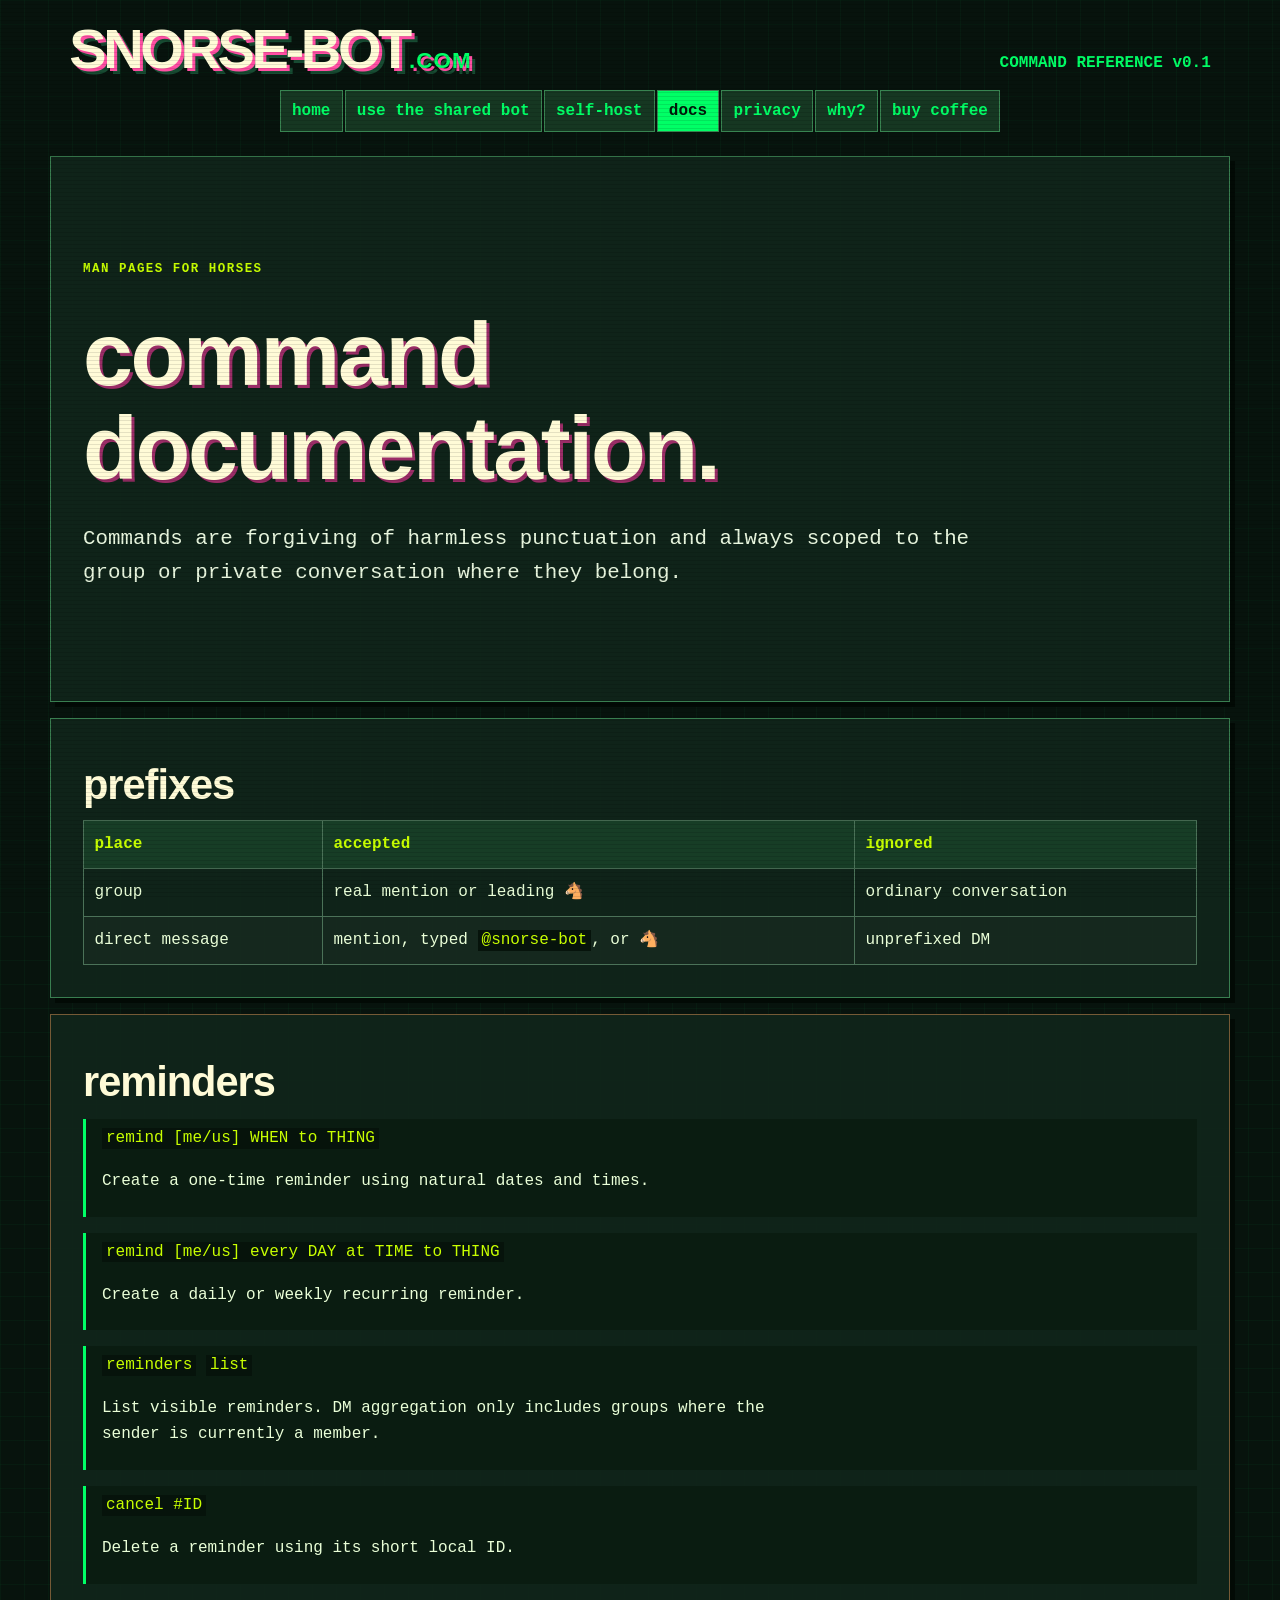
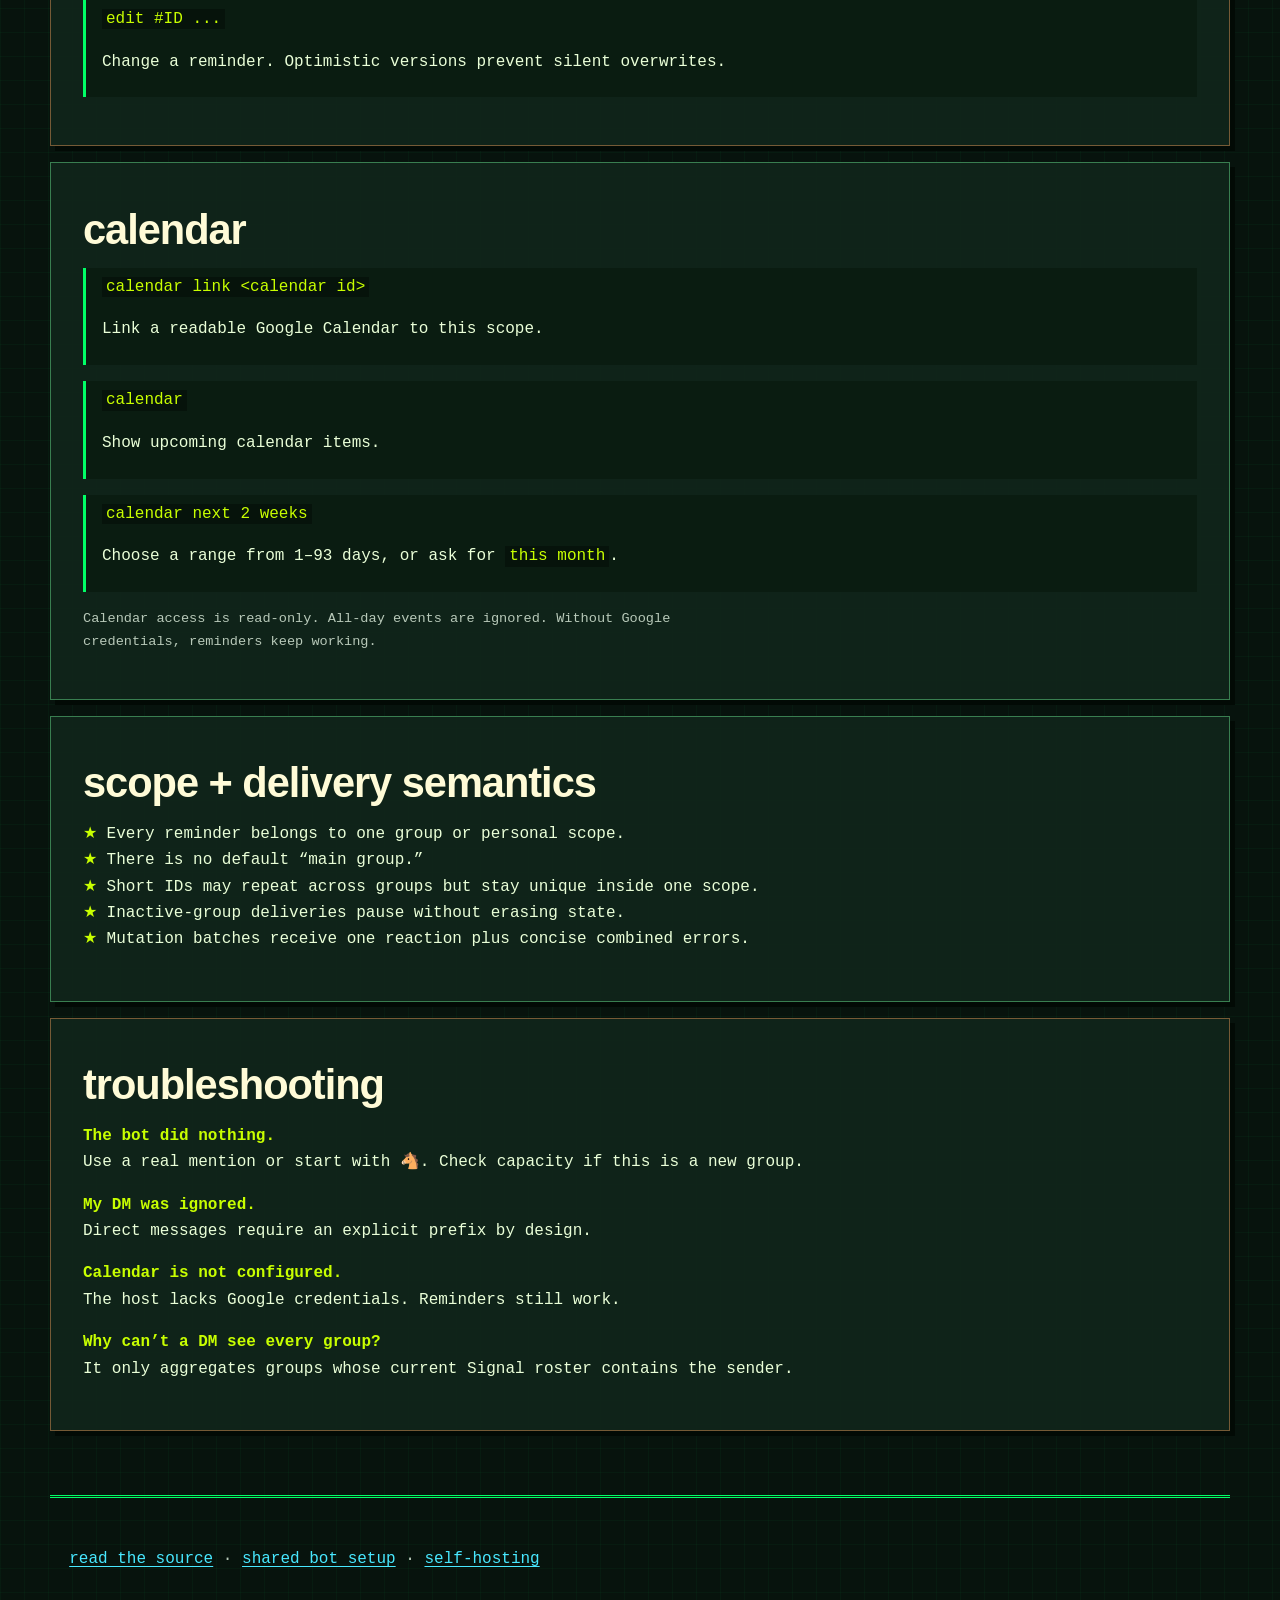
==== docs.html @ 61edc1a2 "Launch snorse-bot website" ====
<!doctype html>
<html lang="en">
  <head>
    <meta charset="utf-8" />
    <meta name="viewport" content="width=device-width,initial-scale=1" />
    <title>Command docs // snorse-bot</title>
    <link rel="icon" href="assets/snorse-mascot.png" />
    <link rel="stylesheet" href="style.css" />
  </head>
  <body>
    <a class="skip" href="#main">skip to docs</a>
    <header class="top">
      <a class="logo" href="index.html">SNORSE-BOT<span>.COM</span></a>
      <p>COMMAND REFERENCE v0.1</p>
    </header>
    <nav class="nav">
      <a href="index.html">home</a><a href="use.html">use the shared bot</a
      ><a href="self-hosting.html">self-host</a
      ><a aria-current="page" href="docs.html">docs</a
      ><a href="privacy.html">privacy</a><a href="why.html">why?</a
      ><a href="support.html">buy coffee</a>
    </nav>
    <main id="main">
      <section class="panel page-title">
        <p class="kicker">MAN PAGES FOR HORSES</p>
        <h1>command documentation.</h1>
        <p class="lede">
          Commands are forgiving of harmless punctuation and always scoped to
          the group or private conversation where they belong.
        </p>
      </section>
      <section class="panel">
        <h2>prefixes</h2>
        <table>
          <thead>
            <tr>
              <th>place</th>
              <th>accepted</th>
              <th>ignored</th>
            </tr>
          </thead>
          <tbody>
            <tr>
              <td>group</td>
              <td>real mention or leading 🐴</td>
              <td>ordinary conversation</td>
            </tr>
            <tr>
              <td>direct message</td>
              <td>mention, typed <code>@snorse-bot</code>, or 🐴</td>
              <td>unprefixed DM</td>
            </tr>
          </tbody>
        </table>
      </section>
      <section class="panel">
        <h2>reminders</h2>
        <div class="command-list">
          <article>
            <code>remind [me/us] WHEN to THING</code>
            <p>Create a one-time reminder using natural dates and times.</p>
          </article>
          <article>
            <code>remind [me/us] every DAY at TIME to THING</code>
            <p>Create a daily or weekly recurring reminder.</p>
          </article>
          <article>
            <code>reminders</code> <code>list</code>
            <p>
              List visible reminders. DM aggregation only includes groups where
              the sender is currently a member.
            </p>
          </article>
          <article>
            <code>cancel #ID</code>
            <p>Delete a reminder using its short local ID.</p>
          </article>
          <article>
            <code>edit #ID ...</code>
            <p>
              Change a reminder. Optimistic versions prevent silent overwrites.
            </p>
          </article>
        </div>
      </section>
      <section class="panel">
        <h2>calendar</h2>
        <div class="command-list">
          <article>
            <code>calendar link &lt;calendar id&gt;</code>
            <p>Link a readable Google Calendar to this scope.</p>
          </article>
          <article>
            <code>calendar</code>
            <p>Show upcoming calendar items.</p>
          </article>
          <article>
            <code>calendar next 2 weeks</code>
            <p>
              Choose a range from 1–93 days, or ask for <code>this month</code>.
            </p>
          </article>
        </div>
        <p class="note">
          Calendar access is read-only. All-day events are ignored. Without
          Google credentials, reminders keep working.
        </p>
      </section>
      <section class="panel">
        <h2>scope + delivery semantics</h2>
        <ul class="star-list">
          <li>Every reminder belongs to one group or personal scope.</li>
          <li>There is no default “main group.”</li>
          <li>
            Short IDs may repeat across groups but stay unique inside one scope.
          </li>
          <li>Inactive-group deliveries pause without erasing state.</li>
          <li>
            Mutation batches receive one reaction plus concise combined errors.
          </li>
        </ul>
      </section>
      <section class="panel">
        <h2>troubleshooting</h2>
        <dl class="faq">
          <dt>The bot did nothing.</dt>
          <dd>
            Use a real mention or start with 🐴. Check capacity if this is a new
            group.
          </dd>
          <dt>My DM was ignored.</dt>
          <dd>Direct messages require an explicit prefix by design.</dd>
          <dt>Calendar is not configured.</dt>
          <dd>The host lacks Google credentials. Reminders still work.</dd>
          <dt>Why can’t a DM see every group?</dt>
          <dd>
            It only aggregates groups whose current Signal roster contains the
            sender.
          </dd>
        </dl>
      </section>
    </main>
    <footer>
      <p>
        <a data-project href="#">read the source</a> ·
        <a href="use.html">shared bot setup</a> ·
        <a href="self-hosting.html">self-hosting</a>
      </p>
    </footer>
    <script src="config.js"></script>
    <script src="site.js"></script>
  </body>
</html>
---- style.css ----
:root {
  --black: #07130d;
  --deep: #10251a;
  --paper: #fffbd7;
  --cream: #fff4b0;
  --green: #00ff66;
  --lime: #c8ff00;
  --orange: #ff6b35;
  --pink: #ff4fa3;
  --cyan: #48e8ff;
  --muted: #b8c9b9;
  --line: #284b35;
}
* {
  box-sizing: border-box;
}
html {
  scroll-behavior: smooth;
}
body {
  margin: 0;
  background-color: var(--black);
  background-image:
    linear-gradient(rgba(0, 255, 102, 0.035) 1px, transparent 1px),
    linear-gradient(90deg, rgba(0, 255, 102, 0.035) 1px, transparent 1px);
  background-size: 24px 24px;
  color: #eaffd8;
  font:
    16px/1.65 "Courier New",
    Courier,
    monospace;
}
body:before {
  content: "";
  position: fixed;
  inset: 0;
  pointer-events: none;
  background: repeating-linear-gradient(
    0deg,
    transparent 0 3px,
    rgba(0, 0, 0, 0.1) 3px 4px
  );
  z-index: 99;
}
.skip {
  position: absolute;
  left: -9999px;
}
.skip:focus {
  left: 1rem;
  top: 1rem;
  background: var(--paper);
  color: #000;
  padding: 0.5rem;
  z-index: 100;
}
.top {
  max-width: 1180px;
  margin: auto;
  padding: 1.3rem 1.2rem 0.8rem;
  display: flex;
  justify-content: space-between;
  align-items: end;
  gap: 1rem;
}
.top p {
  margin: 0;
  color: var(--green);
  font-weight: bold;
}
.logo {
  color: var(--paper);
  font:
    bold clamp(1.7rem, 5vw, 3.5rem) / 1 Arial Black,
    Impact,
    sans-serif;
  letter-spacing: -0.06em;
  text-shadow:
    3px 3px 0 var(--pink),
    6px 6px 0 #174b32;
  text-decoration: none;
}
.logo span {
  color: var(--green);
  font-size: 0.4em;
  letter-spacing: 0.05em;
}
.nav {
  display: flex;
  justify-content: center;
  flex-wrap: wrap;
  gap: 2px;
  max-width: 1180px;
  margin: auto;
  padding: 0 1.2rem;
}
.nav a {
  background: #163722;
  color: var(--green);
  border: 1px solid #388451;
  padding: 0.45rem 0.7rem;
  text-decoration: none;
  font-weight: bold;
}
.nav a:hover,
.nav a:focus,
.nav a[aria-current] {
  background: var(--green);
  color: #001a0a;
}
.ticker {
  overflow: hidden;
  border-block: 1px solid var(--green);
  color: var(--black);
  background: var(--lime);
  margin: 1rem 0 0;
  white-space: nowrap;
  font-weight: bold;
}
.ticker span {
  display: inline-block;
  min-width: 100%;
  padding: 0.25rem 0;
  animation: scroll 22s linear infinite;
}
@keyframes scroll {
  from {
    transform: translateX(100%);
  }
  to {
    transform: translateX(-100%);
  }
}
main {
  width: min(1180px, calc(100% - 2rem));
  margin: 1.5rem auto 4rem;
}
.panel {
  background: rgba(16, 37, 26, 0.94);
  border: 1px solid #397e50;
  box-shadow: 5px 5px 0 #020a05;
  padding: clamp(1rem, 3vw, 2rem);
  margin-bottom: 1rem;
}
.panel:nth-child(3n) {
  border-color: #755a36;
}
.hero {
  display: grid;
  grid-template-columns: minmax(0, 1.35fr) minmax(260px, 0.65fr);
  align-items: center;
  background: linear-gradient(135deg, #173923, #09170f);
}
h1,
h2,
h3 {
  font-family:
    Arial Black,
    Impact,
    sans-serif;
  line-height: 1.05;
  margin: 0.3em 0;
  color: var(--paper);
  letter-spacing: -0.025em;
}
h1 {
  font-size: clamp(2.7rem, 7vw, 6.4rem);
  text-transform: lowercase;
  text-shadow: 3px 3px 0 #9b2d67;
}
h1 em {
  color: var(--green);
  font-style: normal;
}
h2 {
  font-size: clamp(1.6rem, 4vw, 2.6rem);
}
p {
  max-width: 75ch;
}
.lede {
  font-size: clamp(1.05rem, 2vw, 1.3rem);
  color: #e9f7df;
}
.kicker {
  color: var(--lime);
  font-weight: bold;
  letter-spacing: 0.12em;
  font-size: 0.78rem;
}
.mascot,
.small-mascot {
  text-align: center;
  margin: 0;
}
.mascot img {
  width: 100%;
  height: auto;
  image-rendering: pixelated;
  filter: drop-shadow(7px 7px 0 #000);
}
.small-mascot img {
  image-rendering: pixelated;
  max-width: 100%;
  height: auto;
}
.mascot figcaption,
.small-mascot figcaption {
  color: var(--lime);
  font-size: 0.75rem;
}
a {
  color: var(--cyan);
  text-underline-offset: 3px;
}
a:hover {
  color: var(--paper);
}
.button-row {
  display: flex;
  gap: 0.8rem;
  flex-wrap: wrap;
  margin-top: 1.5rem;
}
.button {
  display: inline-block;
  border: 2px outset #b6ffc9;
  background: #16542c;
  color: var(--paper);
  padding: 0.65rem 1rem;
  text-decoration: none;
  font-weight: bold;
  box-shadow: 3px 3px 0 #000;
}
.button:active {
  border-style: inset;
  transform: translate(2px, 2px);
  box-shadow: 1px 1px 0 #000;
}
.button.hot {
  background: var(--orange);
  color: #190b03;
  border-color: #ffc2a9;
}
.grid {
  display: grid;
  gap: 1rem;
}
.grid.two {
  grid-template-columns: repeat(2, minmax(0, 1fr));
}
.grid.three {
  grid-template-columns: repeat(3, minmax(0, 1fr));
}
.grid .panel {
  margin: 0;
}
.terminal {
  background: #020a05;
  color: var(--green);
  min-height: 280px;
}
.terminal .prompt {
  color: var(--cyan);
}
.terminal .reply {
  color: var(--lime);
}
.cursor,
.blink {
  animation: blink 1s steps(1) infinite;
}
@keyframes blink {
  50% {
    opacity: 0.2;
  }
}
.star-list,
.check-list,
.cross-list {
  list-style: none;
  padding: 0;
}
.star-list li:before {
  content: "★ ";
  color: var(--lime);
}
.check-list li:before {
  content: "[✓] ";
  color: var(--green);
}
.cross-list li:before {
  content: "[×] ";
  color: var(--pink);
}
.section-head {
  display: flex;
  justify-content: space-between;
  align-items: center;
  gap: 1rem;
}
.status-pill {
  border: 1px solid var(--green);
  padding: 0.45rem 0.7rem;
  color: var(--green);
  white-space: nowrap;
}
.status-pill span {
  display: inline-block;
  width: 0.75rem;
  height: 0.75rem;
  background: #777;
  border-radius: 50%;
  margin-right: 0.5rem;
}
.status-pill span.open {
  background: var(--green);
  box-shadow: 0 0 10px var(--green);
}
.counter-grid {
  display: grid;
  grid-template-columns: repeat(3, 1fr);
  border: 1px dashed #4d8a60;
}
.counter-grid div {
  padding: 1rem;
  border-right: 1px dashed #4d8a60;
  display: flex;
  flex-direction: column;
}
.counter-grid div:last-child {
  border: 0;
}
.counter-grid b {
  font:
    bold 2rem Arial Black,
    Impact,
    sans-serif;
  color: var(--lime);
}
.note {
  color: var(--muted);
  font-size: 0.85rem;
}
.number {
  font:
    bold 3rem Arial Black,
    Impact,
    sans-serif;
  color: var(--pink);
  margin: 0;
}
.manifesto blockquote {
  font:
    bold clamp(1.5rem, 4vw, 3.2rem) / 1.2 Georgia,
    serif;
  color: var(--paper);
  margin: 1rem 0;
  border-left: 8px solid var(--pink);
  padding-left: 1rem;
}
.coffee {
  display: grid;
  grid-template-columns: 140px 1fr;
  align-items: center;
  background: #312010;
}
.coffee-cup {
  font-size: 6rem;
  text-align: center;
}
.page-title {
  padding-block: clamp(2rem, 7vw, 6rem);
}
.page-title h1 {
  max-width: 900px;
}
.docs-layout {
  display: grid;
  grid-template-columns: 220px minmax(0, 1fr);
  gap: 1rem;
  align-items: start;
}
.docs-layout article {
  min-width: 0;
}
.toc {
  position: sticky;
  top: 1rem;
  display: flex;
  flex-direction: column;
  gap: 0.5rem;
}
.toc strong {
  color: var(--lime);
}
table {
  width: 100%;
  border-collapse: collapse;
  display: table;
}
th,
td {
  border: 1px solid #4b7258;
  text-align: left;
  padding: 0.65rem;
  vertical-align: top;
}
th {
  background: #173d26;
  color: var(--lime);
}
tr:nth-child(even) {
  background: rgba(255, 255, 255, 0.025);
}
tr.highlight {
  background: #402417;
}
code,
pre {
  font-family: "Courier New", monospace;
}
code {
  color: var(--lime);
  background: #06130b;
  padding: 0.08rem 0.25rem;
}
pre {
  background: #020704;
  color: var(--green);
  border: 1px inset #397e50;
  padding: 1rem;
  overflow: auto;
  box-shadow: inset 3px 3px 0 #000;
}
pre code {
  padding: 0;
  background: none;
}
.warning {
  border: 2px dashed var(--orange);
  background: #331910;
  padding: 1rem;
}
.steps {
  list-style: none;
  padding: 0;
}
.steps li {
  display: grid;
  grid-template-columns: 3rem 1fr;
  gap: 1rem;
  margin: 1.5rem 0;
}
.steps li > span {
  display: grid;
  place-items: center;
  width: 2.5rem;
  height: 2.5rem;
  background: var(--pink);
  color: #19000c;
  font: bold 1.5rem Arial Black;
}
.data-map {
  display: grid;
  grid-template-columns: max-content 1fr;
  gap: 0.7rem 1rem;
}
.data-map dd {
  margin: 0;
}
.command-list article {
  border-left: 3px solid var(--green);
  padding: 0.4rem 1rem;
  margin: 1rem 0;
  background: #0a1c11;
}
.faq dt {
  color: var(--lime);
  font-weight: bold;
}
.faq dd {
  margin: 0 0 1rem;
}
.flow p {
  display: flex;
  align-items: center;
  justify-content: center;
  flex-wrap: wrap;
  gap: 0.6rem;
}
.flow span {
  border: 1px solid var(--cyan);
  padding: 0.7rem;
}
.flow b {
  color: var(--pink);
}
footer {
  border-top: 3px double var(--green);
  max-width: 1180px;
  margin: 0 auto;
  padding: 2rem 1.2rem;
  color: var(--muted);
  display: flex;
  justify-content: space-between;
  gap: 1rem;
  flex-wrap: wrap;
}
.counter span {
  background: #000;
  color: var(--green);
  border: 2px inset #555;
  padding: 0.15rem 0.3rem;
  letter-spacing: 0.15em;
}
::selection {
  background: var(--pink);
  color: #fff;
}
@media (prefers-reduced-motion: reduce) {
  * {
    scroll-behavior: auto;
  }
  .ticker span,
  .blink,
  .cursor {
    animation: none;
  }
}
@media (max-width: 800px) {
  .hero,
  .grid.two,
  .grid.three,
  .docs-layout,
  .coffee {
    grid-template-columns: 1fr;
  }
  .mascot {
    grid-row: 1;
  }
  .mascot img {
    max-width: 360px;
  }
  .toc {
    position: static;
  }
  .counter-grid {
    grid-template-columns: 1fr;
  }
  .counter-grid div {
    border-right: 0;
    border-bottom: 1px dashed #4d8a60;
  }
  .section-head {
    align-items: flex-start;
    flex-direction: column;
  }
  .top {
    align-items: flex-start;
    flex-direction: column;
  }
  .data-map {
    grid-template-columns: 1fr;
  }
  .nav a {
    flex: 1 1 44%;
    text-align: center;
  }
}
@media (max-width: 480px) {
  main {
    width: min(100% - 1rem, 1180px);
  }
  .panel {
    padding: 1rem;
  }
  .nav {
    padding: 0 0.5rem;
  }
  .nav a {
    flex-basis: 100%;
    white-space: normal;
  }
  .mascot img {
    width: 100%;
    max-width: 100%;
  }
  .button {
    width: 100%;
    text-align: center;
  }
  h1 {
    font-size: 2.5rem;
  }
}
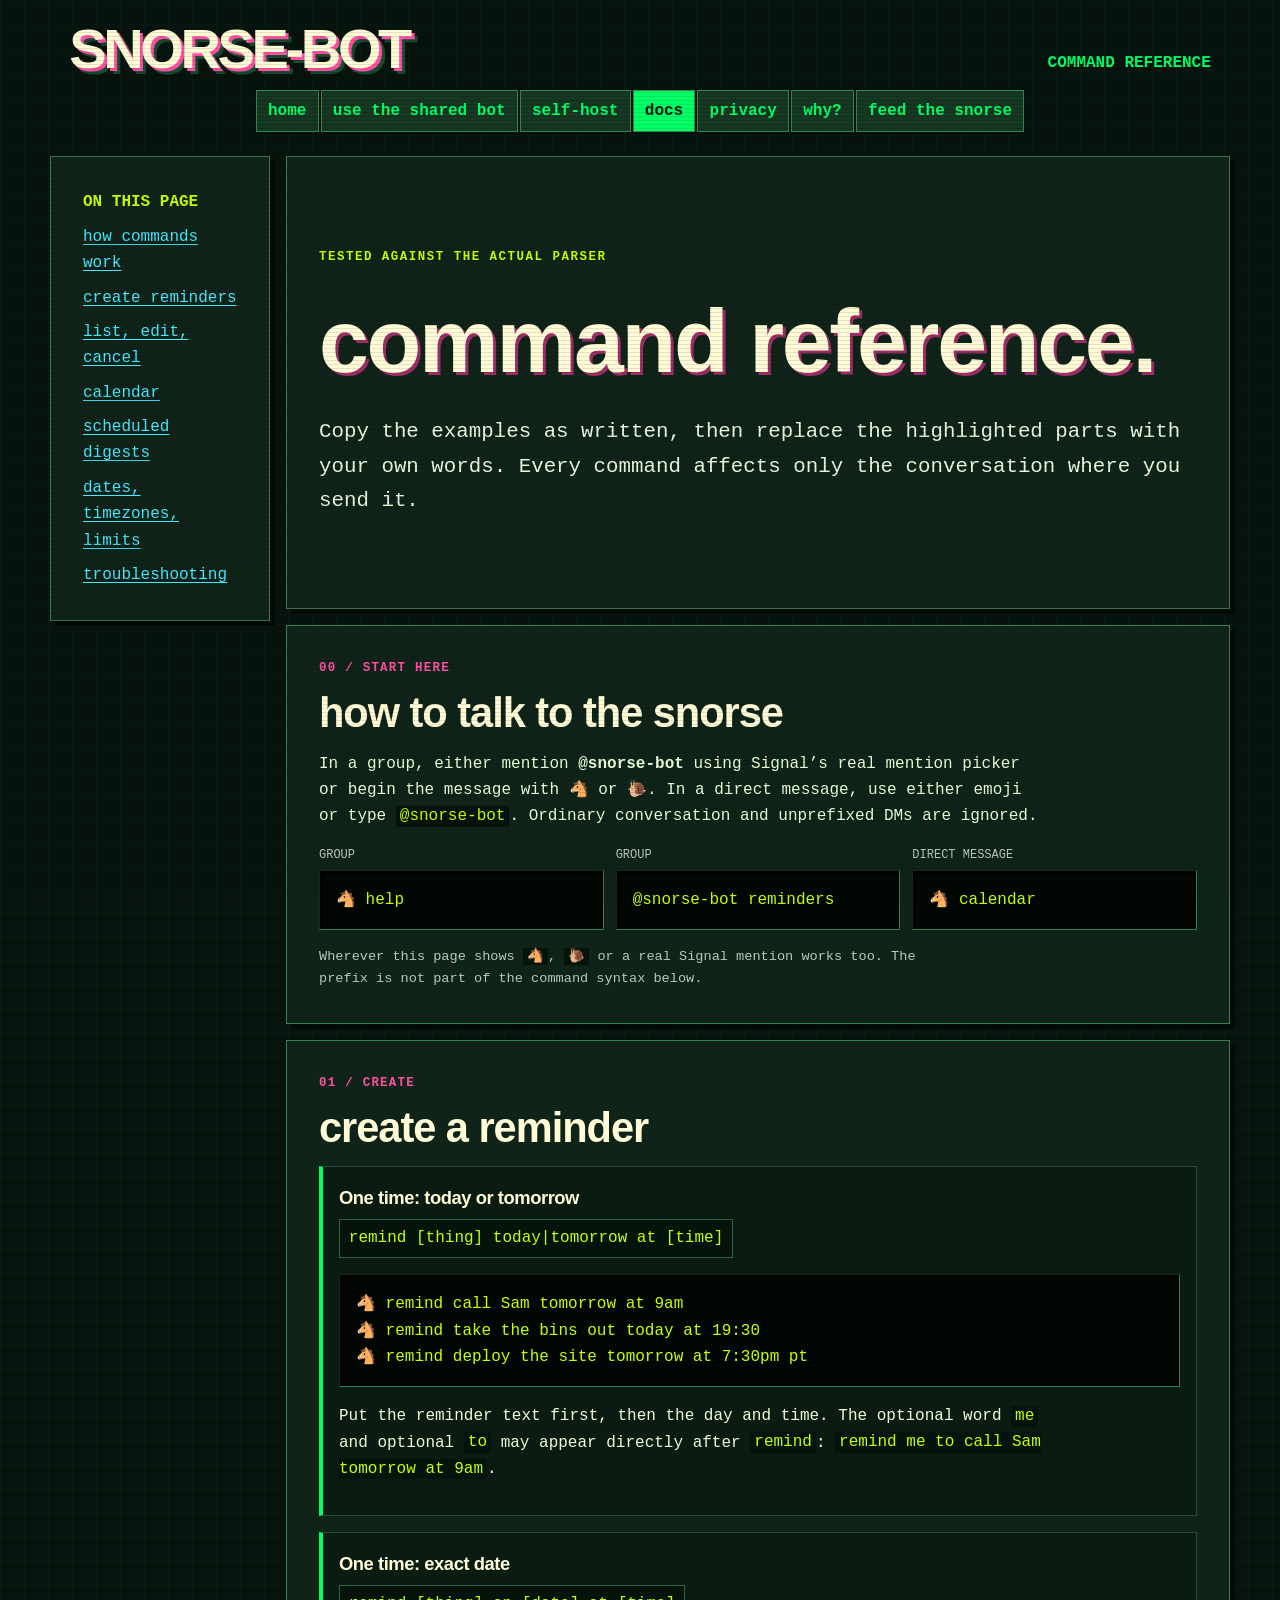
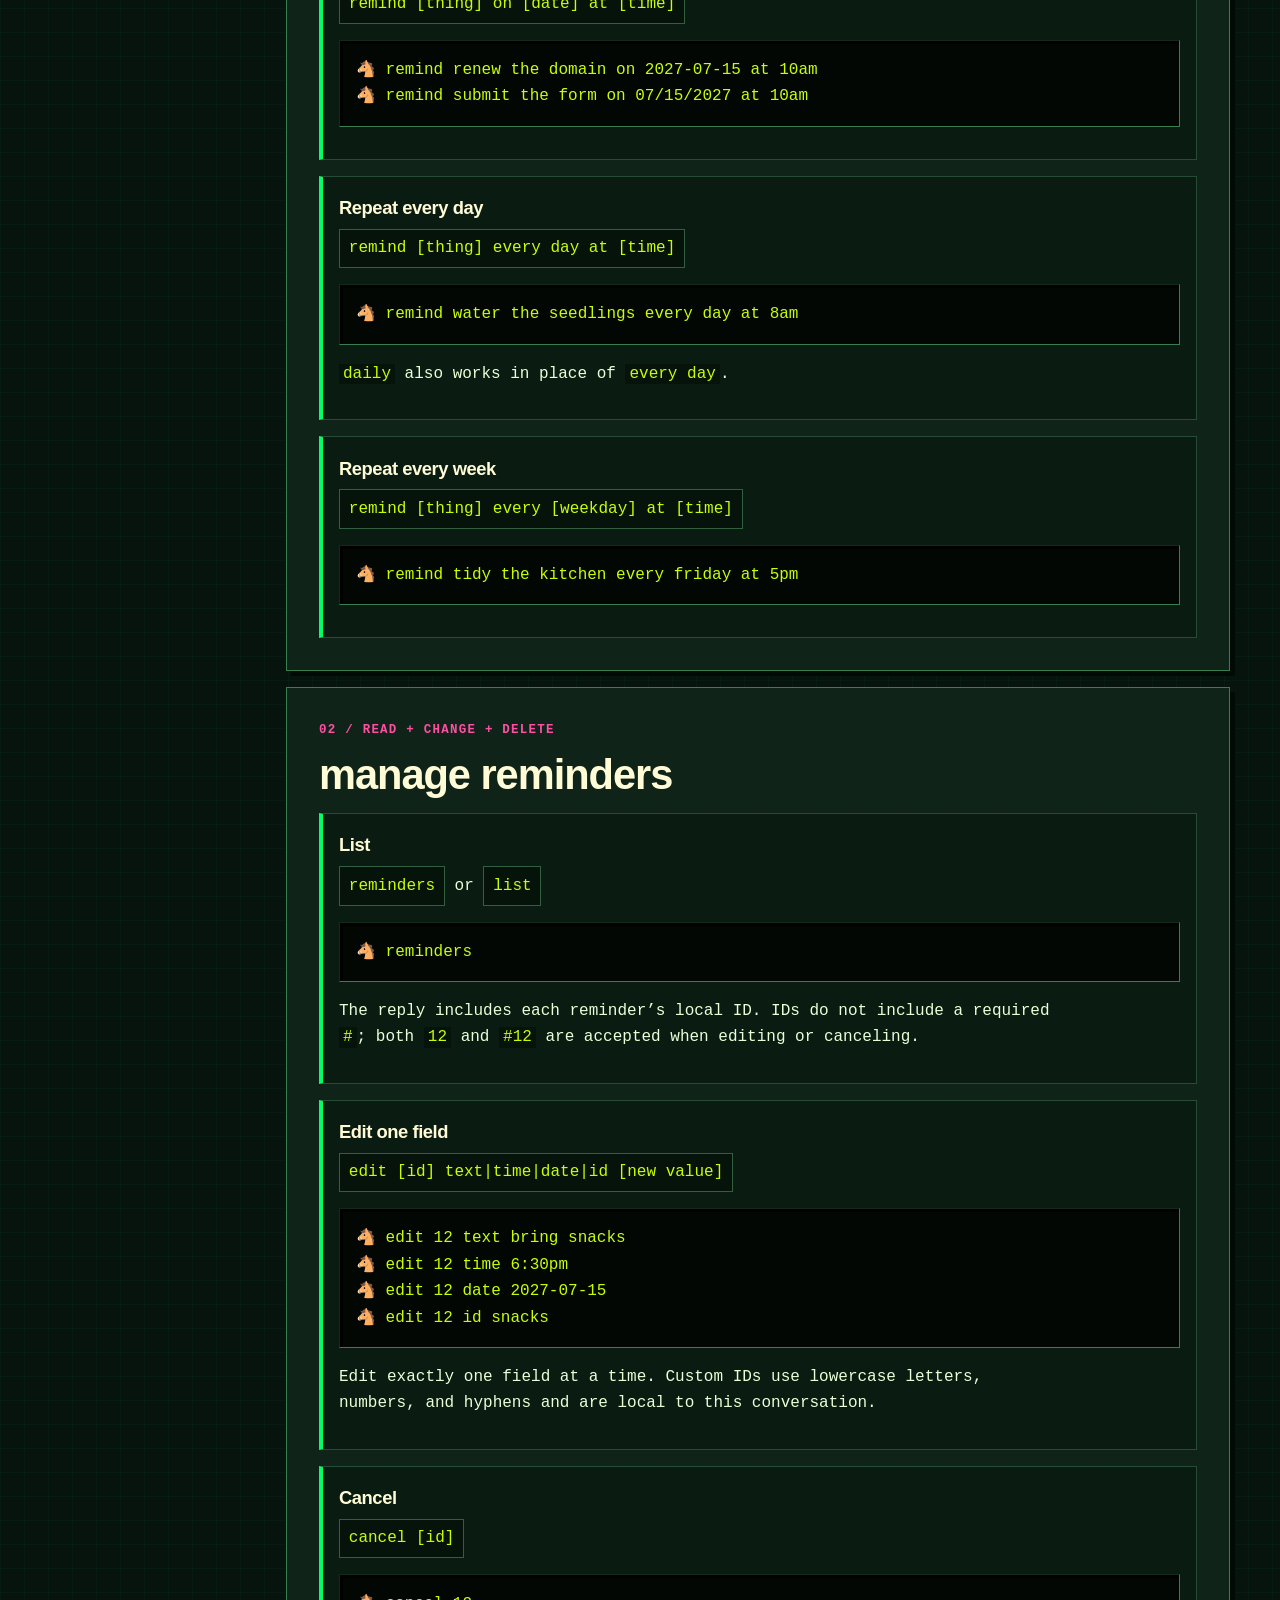
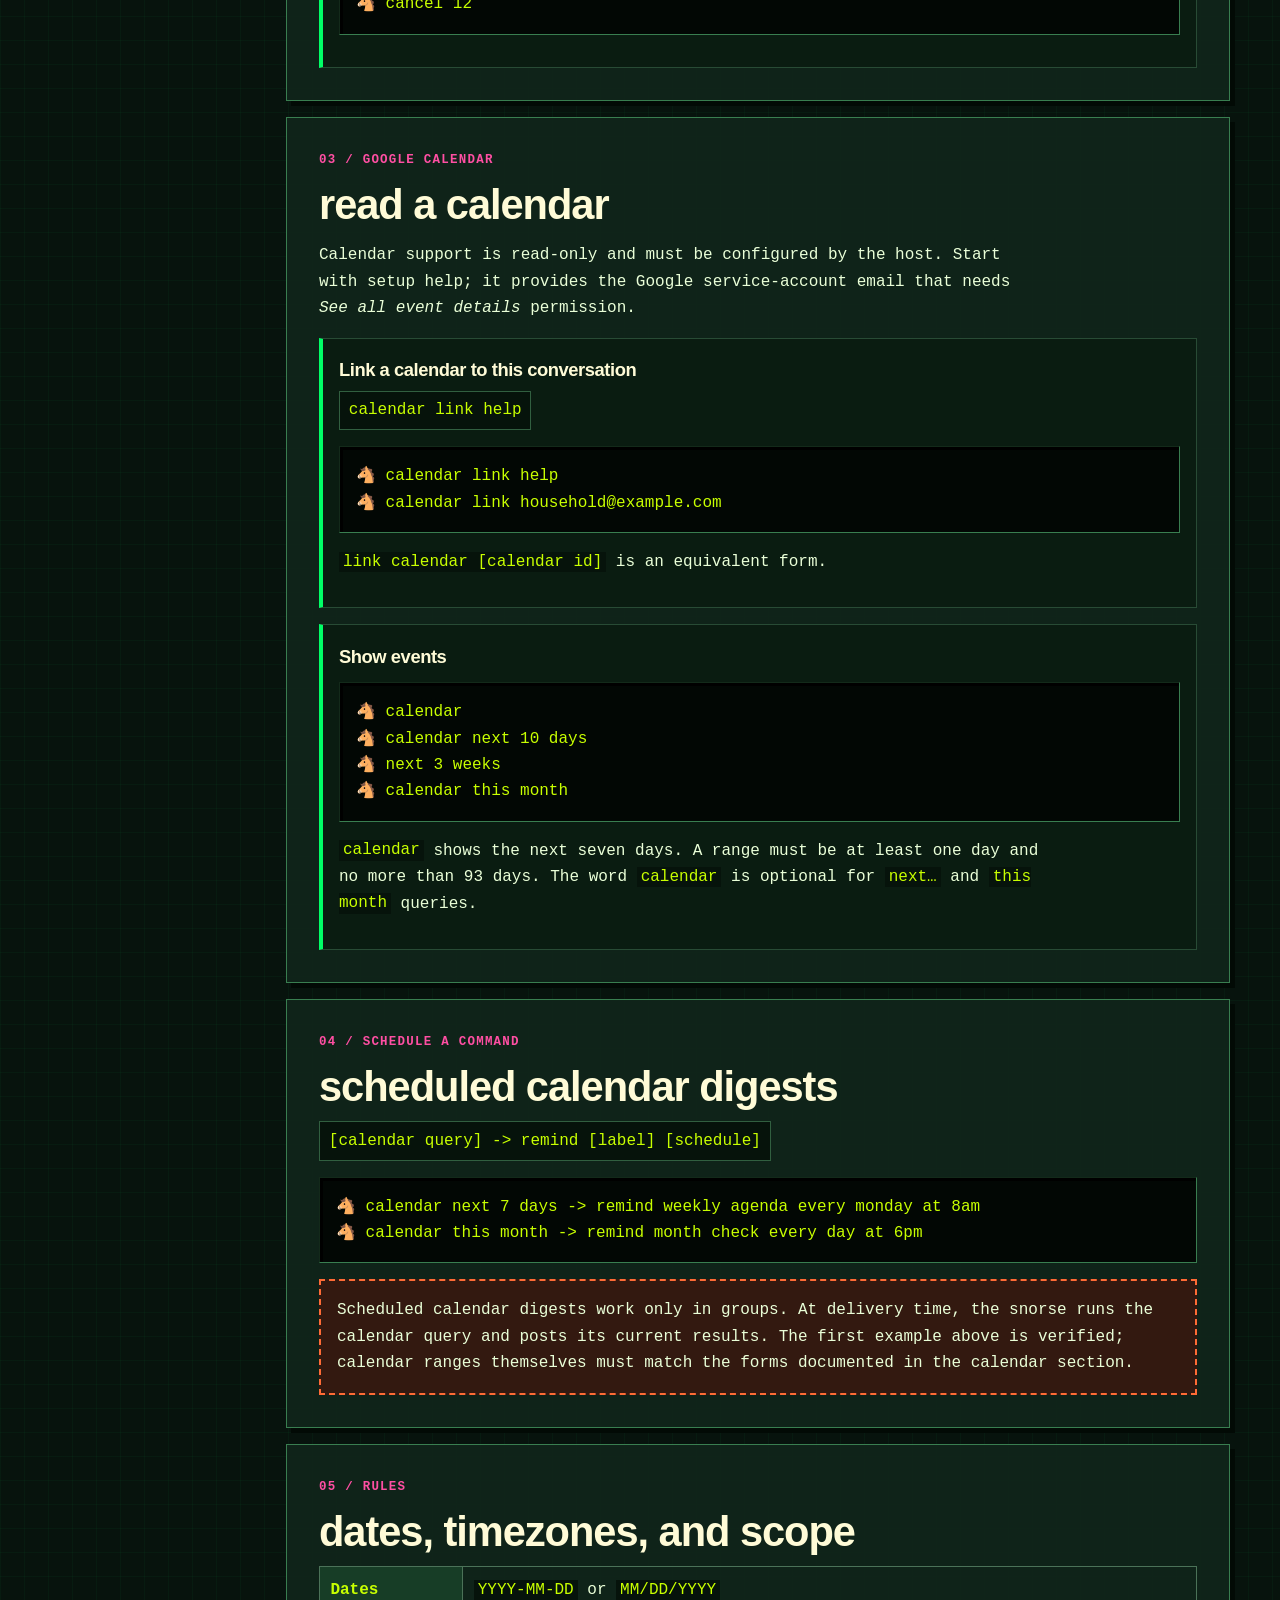
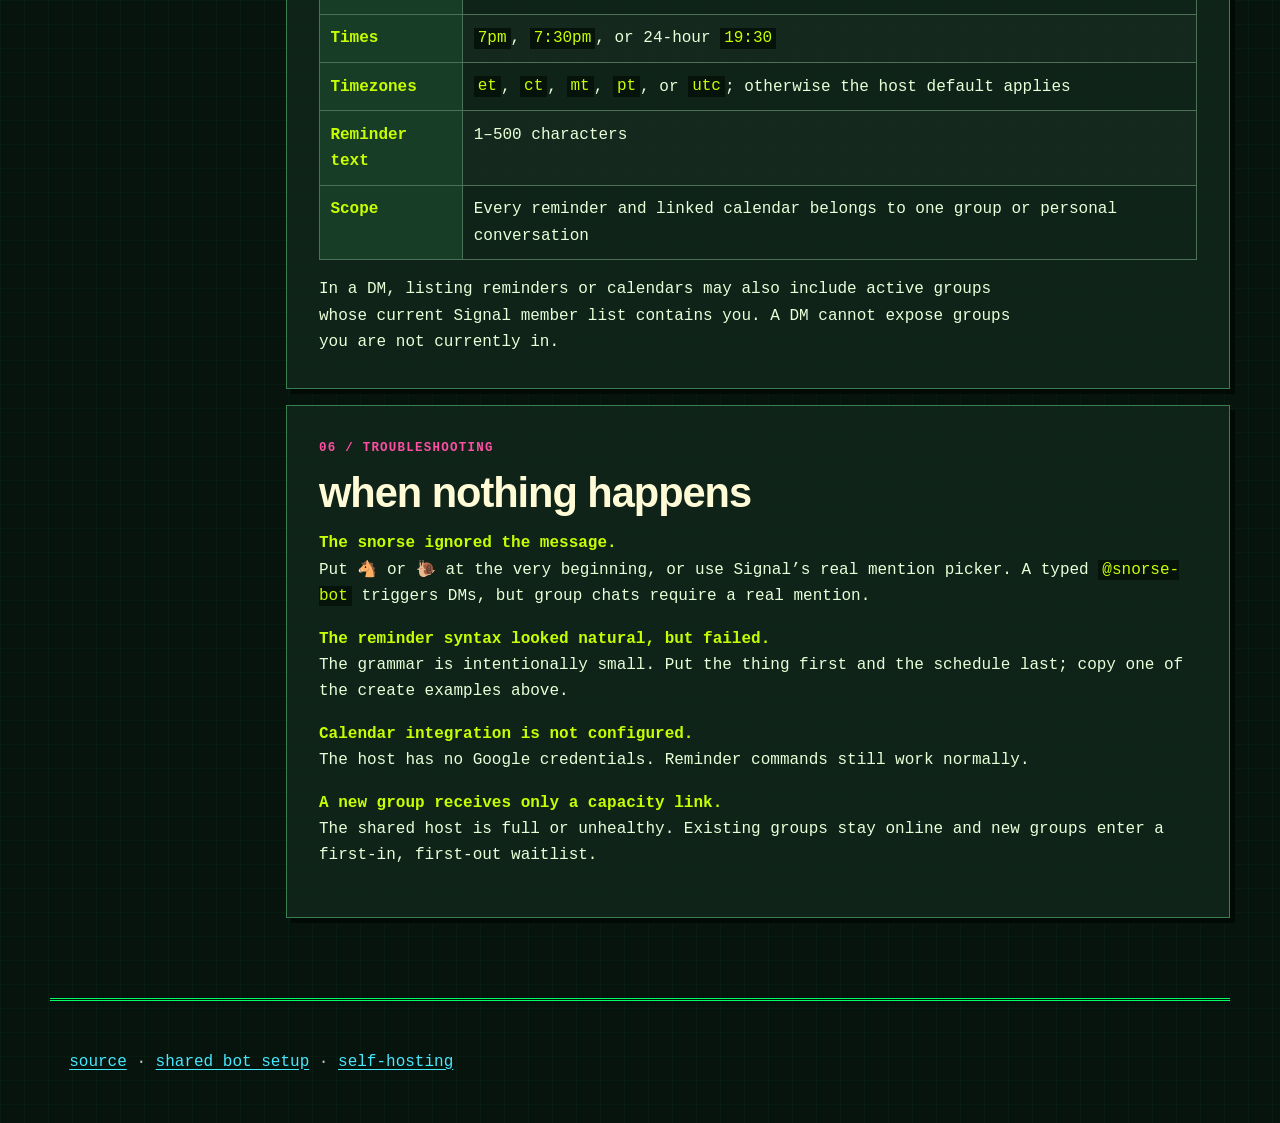
==== commit e96f548d: "Clarify docs and refine snorse theme" ====
--- a/docs.html
+++ b/docs.html
@@ -4,148 +4,213 @@
     <meta charset="utf-8" />
     <meta name="viewport" content="width=device-width,initial-scale=1" />
     <title>Command docs // snorse-bot</title>
+    <meta name="description" content="The complete, tested snorse-bot command reference." />
     <link rel="icon" href="assets/snorse-mascot.png" />
     <link rel="stylesheet" href="style.css" />
   </head>
   <body>
     <a class="skip" href="#main">skip to docs</a>
     <header class="top">
-      <a class="logo" href="index.html">SNORSE-BOT<span>.COM</span></a>
-      <p>COMMAND REFERENCE v0.1</p>
+      <a class="logo" href="index.html">SNORSE-BOT</a>
+      <p>COMMAND REFERENCE</p>
     </header>
-    <nav class="nav">
+    <nav class="nav" aria-label="Main navigation">
       <a href="index.html">home</a><a href="use.html">use the shared bot</a
       ><a href="self-hosting.html">self-host</a
       ><a aria-current="page" href="docs.html">docs</a
       ><a href="privacy.html">privacy</a><a href="why.html">why?</a
-      ><a href="support.html">buy coffee</a>
+      ><a href="support.html">feed the snorse</a>
     </nav>
-    <main id="main">
-      <section class="panel page-title">
-        <p class="kicker">MAN PAGES FOR HORSES</p>
-        <h1>command documentation.</h1>
-        <p class="lede">
-          Commands are forgiving of harmless punctuation and always scoped to
-          the group or private conversation where they belong.
-        </p>
-      </section>
-      <section class="panel">
-        <h2>prefixes</h2>
-        <table>
-          <thead>
-            <tr>
-              <th>place</th>
-              <th>accepted</th>
-              <th>ignored</th>
-            </tr>
-          </thead>
-          <tbody>
-            <tr>
-              <td>group</td>
-              <td>real mention or leading 🐴</td>
-              <td>ordinary conversation</td>
-            </tr>
-            <tr>
-              <td>direct message</td>
-              <td>mention, typed <code>@snorse-bot</code>, or 🐴</td>
-              <td>unprefixed DM</td>
-            </tr>
-          </tbody>
-        </table>
-      </section>
-      <section class="panel">
-        <h2>reminders</h2>
-        <div class="command-list">
-          <article>
-            <code>remind [me/us] WHEN to THING</code>
-            <p>Create a one-time reminder using natural dates and times.</p>
-          </article>
-          <article>
-            <code>remind [me/us] every DAY at TIME to THING</code>
-            <p>Create a daily or weekly recurring reminder.</p>
-          </article>
-          <article>
-            <code>reminders</code> <code>list</code>
-            <p>
-              List visible reminders. DM aggregation only includes groups where
-              the sender is currently a member.
-            </p>
-          </article>
-          <article>
-            <code>cancel #ID</code>
-            <p>Delete a reminder using its short local ID.</p>
-          </article>
-          <article>
-            <code>edit #ID ...</code>
-            <p>
-              Change a reminder. Optimistic versions prevent silent overwrites.
-            </p>
-          </article>
-        </div>
-      </section>
-      <section class="panel">
-        <h2>calendar</h2>
-        <div class="command-list">
-          <article>
-            <code>calendar link &lt;calendar id&gt;</code>
-            <p>Link a readable Google Calendar to this scope.</p>
-          </article>
-          <article>
-            <code>calendar</code>
-            <p>Show upcoming calendar items.</p>
-          </article>
-          <article>
-            <code>calendar next 2 weeks</code>
-            <p>
-              Choose a range from 1–93 days, or ask for <code>this month</code>.
-            </p>
-          </article>
-        </div>
-        <p class="note">
-          Calendar access is read-only. All-day events are ignored. Without
-          Google credentials, reminders keep working.
-        </p>
-      </section>
-      <section class="panel">
-        <h2>scope + delivery semantics</h2>
-        <ul class="star-list">
-          <li>Every reminder belongs to one group or personal scope.</li>
-          <li>There is no default “main group.”</li>
-          <li>
-            Short IDs may repeat across groups but stay unique inside one scope.
-          </li>
-          <li>Inactive-group deliveries pause without erasing state.</li>
-          <li>
-            Mutation batches receive one reaction plus concise combined errors.
-          </li>
-        </ul>
-      </section>
-      <section class="panel">
-        <h2>troubleshooting</h2>
-        <dl class="faq">
-          <dt>The bot did nothing.</dt>
-          <dd>
-            Use a real mention or start with 🐴. Check capacity if this is a new
-            group.
-          </dd>
-          <dt>My DM was ignored.</dt>
-          <dd>Direct messages require an explicit prefix by design.</dd>
-          <dt>Calendar is not configured.</dt>
-          <dd>The host lacks Google credentials. Reminders still work.</dd>
-          <dt>Why can’t a DM see every group?</dt>
-          <dd>
-            It only aggregates groups whose current Signal roster contains the
-            sender.
-          </dd>
-        </dl>
-      </section>
+    <main id="main" class="docs-layout">
+      <aside class="panel toc">
+        <strong>ON THIS PAGE</strong>
+        <a href="#start">how commands work</a>
+        <a href="#remind">create reminders</a>
+        <a href="#manage">list, edit, cancel</a>
+        <a href="#calendar">calendar</a>
+        <a href="#digests">scheduled digests</a>
+        <a href="#details">dates, timezones, limits</a>
+        <a href="#troubleshooting">troubleshooting</a>
+      </aside>
+      <article>
+        <section class="panel page-title">
+          <p class="kicker">TESTED AGAINST THE ACTUAL PARSER</p>
+          <h1>command reference.</h1>
+          <p class="lede">
+            Copy the examples as written, then replace the highlighted parts
+            with your own words. Every command affects only the conversation
+            where you send it.
+          </p>
+        </section>
+
+        <section class="panel" id="start">
+          <p class="endpoint">00 / START HERE</p>
+          <h2>how to talk to the snorse</h2>
+          <p>
+            In a group, either mention <strong>@snorse-bot</strong> using
+            Signal’s real mention picker or begin the message with 🐴 or 🐌. In
+            a direct message, use either emoji or type <code>@snorse-bot</code>.
+            Ordinary conversation and unprefixed DMs are ignored.
+          </p>
+          <div class="example-grid">
+            <div><span>group</span><pre><code>🐴 help</code></pre></div>
+            <div><span>group</span><pre><code>@snorse-bot reminders</code></pre></div>
+            <div><span>direct message</span><pre><code>🐴 calendar</code></pre></div>
+          </div>
+          <p class="note">
+            Wherever this page shows <code>🐴</code>, <code>🐌</code> or a real
+            Signal mention works too. The prefix is not part of the command
+            syntax below.
+          </p>
+        </section>
+
+        <section class="panel" id="remind">
+          <p class="endpoint">01 / CREATE</p>
+          <h2>create a reminder</h2>
+          <div class="command-ref">
+            <h3>One time: today or tomorrow</h3>
+            <p class="syntax"><code>remind [thing] today|tomorrow at [time]</code></p>
+            <pre><code>🐴 remind call Sam tomorrow at 9am
+🐴 remind take the bins out today at 19:30
+🐴 remind deploy the site tomorrow at 7:30pm pt</code></pre>
+            <p>
+              Put the reminder text first, then the day and time. The optional
+              word <code>me</code> and optional <code>to</code> may appear directly
+              after <code>remind</code>: <code>remind me to call Sam tomorrow at 9am</code>.
+            </p>
+          </div>
+          <div class="command-ref">
+            <h3>One time: exact date</h3>
+            <p class="syntax"><code>remind [thing] on [date] at [time]</code></p>
+            <pre><code>🐴 remind renew the domain on 2027-07-15 at 10am
+🐴 remind submit the form on 07/15/2027 at 10am</code></pre>
+          </div>
+          <div class="command-ref">
+            <h3>Repeat every day</h3>
+            <p class="syntax"><code>remind [thing] every day at [time]</code></p>
+            <pre><code>🐴 remind water the seedlings every day at 8am</code></pre>
+            <p><code>daily</code> also works in place of <code>every day</code>.</p>
+          </div>
+          <div class="command-ref">
+            <h3>Repeat every week</h3>
+            <p class="syntax"><code>remind [thing] every [weekday] at [time]</code></p>
+            <pre><code>🐴 remind tidy the kitchen every friday at 5pm</code></pre>
+          </div>
+        </section>
+
+        <section class="panel" id="manage">
+          <p class="endpoint">02 / READ + CHANGE + DELETE</p>
+          <h2>manage reminders</h2>
+          <div class="command-ref">
+            <h3>List</h3>
+            <p class="syntax"><code>reminders</code> or <code>list</code></p>
+            <pre><code>🐴 reminders</code></pre>
+            <p>
+              The reply includes each reminder’s local ID. IDs do not include a
+              required <code>#</code>; both <code>12</code> and <code>#12</code> are
+              accepted when editing or canceling.
+            </p>
+          </div>
+          <div class="command-ref">
+            <h3>Edit one field</h3>
+            <p class="syntax"><code>edit [id] text|time|date|id [new value]</code></p>
+            <pre><code>🐴 edit 12 text bring snacks
+🐴 edit 12 time 6:30pm
+🐴 edit 12 date 2027-07-15
+🐴 edit 12 id snacks</code></pre>
+            <p>
+              Edit exactly one field at a time. Custom IDs use lowercase
+              letters, numbers, and hyphens and are local to this conversation.
+            </p>
+          </div>
+          <div class="command-ref">
+            <h3>Cancel</h3>
+            <p class="syntax"><code>cancel [id]</code></p>
+            <pre><code>🐴 cancel 12</code></pre>
+          </div>
+        </section>
+
+        <section class="panel" id="calendar">
+          <p class="endpoint">03 / GOOGLE CALENDAR</p>
+          <h2>read a calendar</h2>
+          <p>
+            Calendar support is read-only and must be configured by the host.
+            Start with setup help; it provides the Google service-account email
+            that needs <em>See all event details</em> permission.
+          </p>
+          <div class="command-ref">
+            <h3>Link a calendar to this conversation</h3>
+            <p class="syntax"><code>calendar link help</code></p>
+            <pre><code>🐴 calendar link help
+🐴 calendar link household@example.com</code></pre>
+            <p><code>link calendar [calendar id]</code> is an equivalent form.</p>
+          </div>
+          <div class="command-ref">
+            <h3>Show events</h3>
+            <pre><code>🐴 calendar
+🐴 calendar next 10 days
+🐴 next 3 weeks
+🐴 calendar this month</code></pre>
+            <p>
+              <code>calendar</code> shows the next seven days. A range must be at
+              least one day and no more than 93 days. The word
+              <code>calendar</code> is optional for <code>next…</code> and
+              <code>this month</code> queries.
+            </p>
+          </div>
+        </section>
+
+        <section class="panel" id="digests">
+          <p class="endpoint">04 / SCHEDULE A COMMAND</p>
+          <h2>scheduled calendar digests</h2>
+          <p class="syntax"><code>[calendar query] -&gt; remind [label] [schedule]</code></p>
+          <pre><code>🐴 calendar next 7 days -&gt; remind weekly agenda every monday at 8am
+🐴 calendar this month -&gt; remind month check every day at 6pm</code></pre>
+          <p class="warning inline-warning">
+            Scheduled calendar digests work only in groups. At delivery time,
+            the snorse runs the calendar query and posts its current results.
+            The first example above is verified; calendar ranges themselves
+            must match the forms documented in the calendar section.
+          </p>
+        </section>
+
+        <section class="panel" id="details">
+          <p class="endpoint">05 / RULES</p>
+          <h2>dates, timezones, and scope</h2>
+          <table>
+            <tbody>
+              <tr><th>Dates</th><td><code>YYYY-MM-DD</code> or <code>MM/DD/YYYY</code></td></tr>
+              <tr><th>Times</th><td><code>7pm</code>, <code>7:30pm</code>, or 24-hour <code>19:30</code></td></tr>
+              <tr><th>Timezones</th><td><code>et</code>, <code>ct</code>, <code>mt</code>, <code>pt</code>, or <code>utc</code>; otherwise the host default applies</td></tr>
+              <tr><th>Reminder text</th><td>1–500 characters</td></tr>
+              <tr><th>Scope</th><td>Every reminder and linked calendar belongs to one group or personal conversation</td></tr>
+            </tbody>
+          </table>
+          <p>
+            In a DM, listing reminders or calendars may also include active
+            groups whose current Signal member list contains you. A DM cannot
+            expose groups you are not currently in.
+          </p>
+        </section>
+
+        <section class="panel" id="troubleshooting">
+          <p class="endpoint">06 / TROUBLESHOOTING</p>
+          <h2>when nothing happens</h2>
+          <dl class="faq">
+            <dt>The snorse ignored the message.</dt>
+            <dd>Put 🐴 or 🐌 at the very beginning, or use Signal’s real mention picker. A typed <code>@snorse-bot</code> triggers DMs, but group chats require a real mention.</dd>
+            <dt>The reminder syntax looked natural, but failed.</dt>
+            <dd>The grammar is intentionally small. Put the thing first and the schedule last; copy one of the create examples above.</dd>
+            <dt>Calendar integration is not configured.</dt>
+            <dd>The host has no Google credentials. Reminder commands still work normally.</dd>
+            <dt>A new group receives only a capacity link.</dt>
+            <dd>The shared host is full or unhealthy. Existing groups stay online and new groups enter a first-in, first-out waitlist.</dd>
+          </dl>
+        </section>
+      </article>
     </main>
     <footer>
-      <p>
-        <a data-project href="#">read the source</a> ·
-        <a href="use.html">shared bot setup</a> ·
-        <a href="self-hosting.html">self-hosting</a>
-      </p>
+      <p><a data-project href="#">source</a> · <a href="use.html">shared bot setup</a> · <a href="self-hosting.html">self-hosting</a></p>
     </footer>
     <script src="config.js"></script>
     <script src="site.js"></script>
--- a/style.css
+++ b/style.css
@@ -142,9 +142,6 @@
   padding: clamp(1rem, 3vw, 2rem);
   margin-bottom: 1rem;
 }
-.panel:nth-child(3n) {
-  border-color: #755a36;
-}
 .hero {
   display: grid;
   grid-template-columns: minmax(0, 1.35fr) minmax(260px, 0.65fr);
@@ -245,6 +242,7 @@
 .grid {
   display: grid;
   gap: 1rem;
+  margin-bottom: 1rem;
 }
 .grid.two {
   grid-template-columns: repeat(2, minmax(0, 1fr));
@@ -475,6 +473,59 @@
   margin: 1rem 0;
   background: #0a1c11;
 }
+.endpoint {
+  margin: 0 0 0.5rem;
+  color: var(--pink);
+  font-weight: bold;
+  letter-spacing: 0.1em;
+  font-size: 0.78rem;
+}
+.command-ref {
+  border: 1px solid var(--line);
+  border-left: 4px solid var(--green);
+  background: #0a1c11;
+  padding: 1rem;
+  margin: 1rem 0;
+}
+.command-ref h3 {
+  font-size: 1.15rem;
+  color: var(--paper);
+}
+.syntax {
+  margin: 0.7rem 0;
+}
+.syntax code {
+  display: inline-block;
+  padding: 0.35rem 0.55rem;
+  border: 1px solid #315f40;
+}
+.example-grid {
+  display: grid;
+  grid-template-columns: repeat(3, minmax(0, 1fr));
+  gap: 0.75rem;
+  margin: 1rem 0;
+}
+.example-grid div {
+  min-width: 0;
+}
+.example-grid span {
+  display: block;
+  color: var(--muted);
+  font-size: 0.75rem;
+  text-transform: uppercase;
+}
+.example-grid pre {
+  margin: 0.25rem 0 0;
+}
+.inline-warning {
+  max-width: none;
+}
+.panel > :first-child {
+  margin-top: 0;
+}
+.panel > :last-child {
+  margin-bottom: 0;
+}
 .faq dt {
   color: var(--lime);
   font-weight: bold;
@@ -533,7 +584,8 @@
   .grid.two,
   .grid.three,
   .docs-layout,
-  .coffee {
+  .coffee,
+  .example-grid {
     grid-template-columns: 1fr;
   }
   .mascot {
